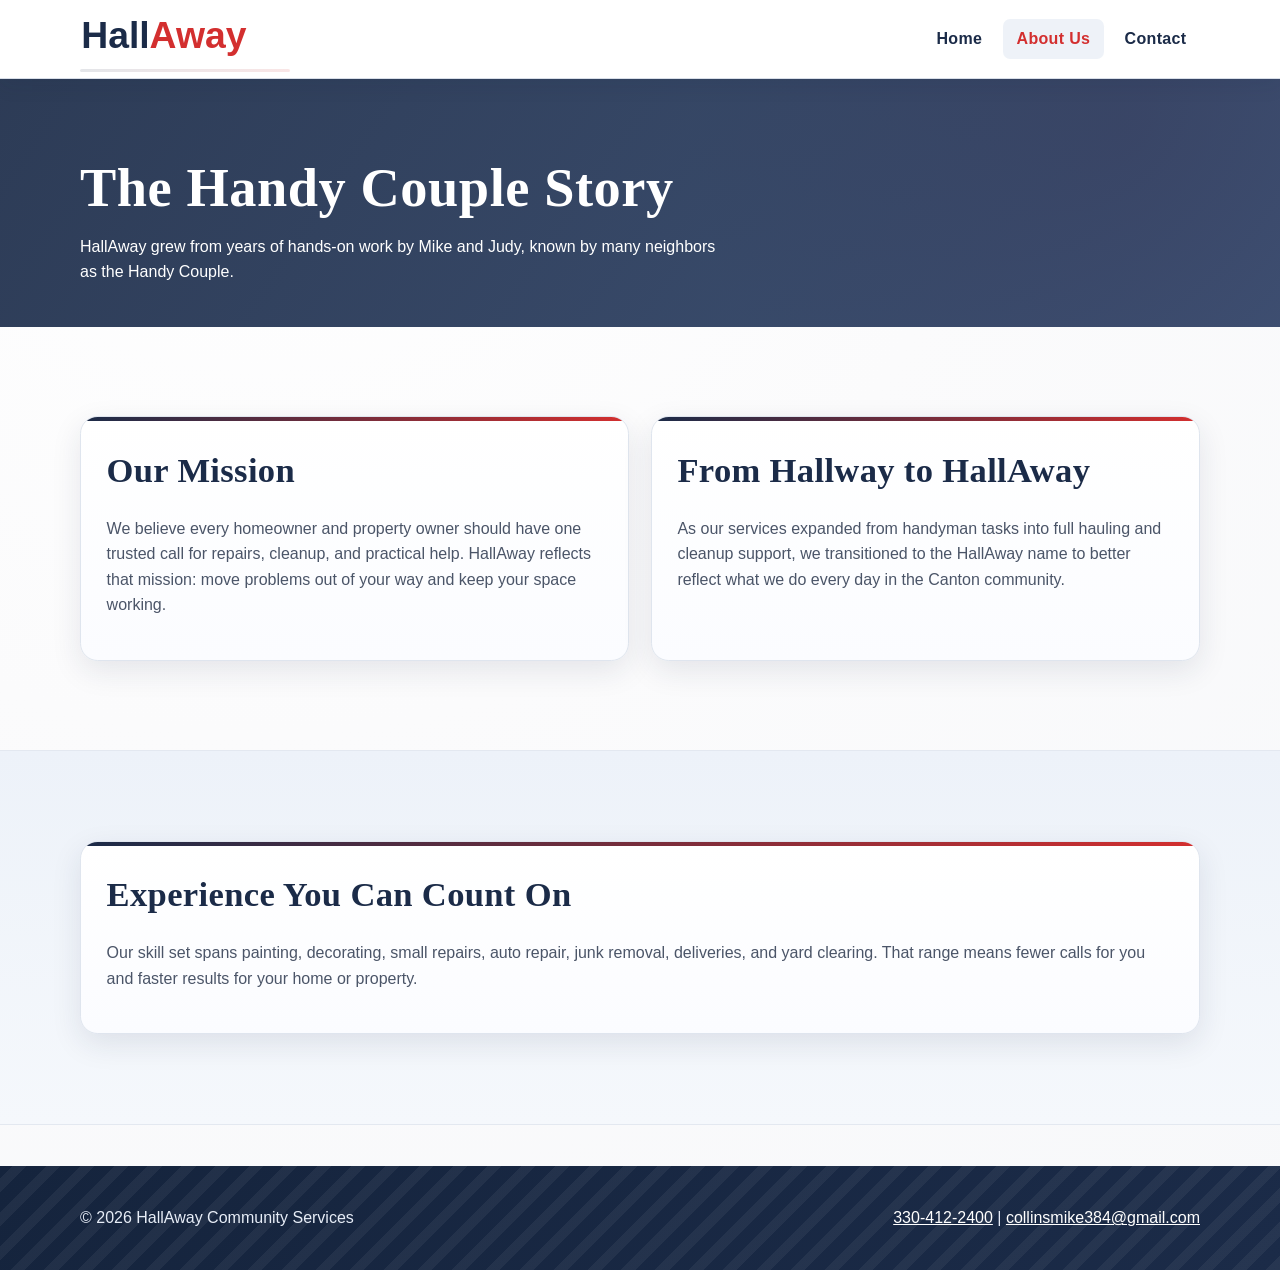
==== about.html @ 039ab0b9 "init commit" ====
﻿<!doctype html>
<html lang="en">
<head>
  <meta charset="utf-8">
  <meta name="viewport" content="width=device-width, initial-scale=1">
  <title>About HallAway | Serving Canton, Ohio</title>
  <meta name="description" content="Learn the HallAway story of Mike and Judy, their community mission, and trusted handyman and hauling services in Canton, Ohio.">
  <meta name="keywords" content="Handyman services Canton Ohio, Junk Removal Canton OH, HallAway, Mike and Judy">
  <link rel="stylesheet" href="css/styles.css">
</head>
<body class="about-page">
  <header class="site-header">
    <div class="container nav-wrap">
      <a class="brand" href="index.html" aria-label="HallAway home">
        <img src="img/hallaway-logo.svg" alt="HallAway logo">
      </a>
      <button class="nav-toggle" aria-expanded="false" aria-controls="site-nav">Menu</button>
      <nav id="site-nav" class="site-nav" aria-label="Main navigation">
        <a href="index.html">Home</a>
        <a class="active" href="about.html">About Us</a>
        <a href="contact.html">Contact</a>
      </nav>
    </div>
  </header>

  <main>
    <section class="page-hero">
      <div class="container">
        <h1>The Handy Couple Story</h1>
        <p>HallAway grew from years of hands-on work by Mike and Judy, known by many neighbors as the Handy Couple.</p>
      </div>
    </section>

    <section class="content-section">
      <div class="container split">
        <article class="content-card">
          <h2>Our Mission</h2>
          <p>We believe every homeowner and property owner should have one trusted call for repairs, cleanup, and practical help. HallAway reflects that mission: move problems out of your way and keep your space working.</p>
        </article>
        <article class="content-card">
          <h2>From Hallway to HallAway</h2>
          <p>As our services expanded from handyman tasks into full hauling and cleanup support, we transitioned to the HallAway name to better reflect what we do every day in the Canton community.</p>
        </article>
      </div>
    </section>

    <section class="content-section alt">
      <div class="container">
        <article class="content-card">
          <h2>Experience You Can Count On</h2>
          <p>Our skill set spans painting, decorating, small repairs, auto repair, junk removal, deliveries, and yard clearing. That range means fewer calls for you and faster results for your home or property.</p>
        </article>
      </div>
    </section>
  </main>

  <footer class="site-footer">
    <div class="container footer-grid">
      <p>&copy; 2026 HallAway Community Services</p>
      <p><a href="tel:+13304122400">330-412-2400</a> | <a href="mailto:collinsmike384@gmail.com">collinsmike384@gmail.com</a></p>
    </div>
  </footer>

  <script src="js/main.js"></script>
</body>
</html>
---- css/styles.css ----
﻿:root {
  --primary-blue: #1b2b48;
  --primary-blue-2: #243a61;
  --accent-red: #d32f2f;
  --accent-red-deep: #b32121;
  --pure-white: #ffffff;
  --light-gray: #f4f4f4;
  --light-gray-2: #ebedf1;
  --text-dark: #333333;
  --text-mid: #4b5568;
  --gold-tint: #e6d4a6;
  --max-width: 1120px;
  --radius-sm: 0.45rem;
  --radius-md: 0.8rem;
  --radius-lg: 1.1rem;
  --shadow-soft: 0 10px 30px rgba(27, 43, 72, 0.1);
  --shadow-card: 0 14px 36px rgba(27, 43, 72, 0.12);
}

* {
  box-sizing: border-box;
}

html {
  scroll-behavior: smooth;
}

body {
  margin: 0;
  color: var(--text-dark);
  background: radial-gradient(circle at 20% 0%, #ffffff 0%, #fbfbfc 45%, #f7f8fa 100%);
  font-family: "Segoe UI", "Franklin Gothic Medium", "Arial Narrow", Arial, sans-serif;
  line-height: 1.6;
  font-size: 16px;
}

a {
  color: var(--primary-blue);
}

p {
  color: var(--text-mid);
}

h1,
h2,
h3 {
  margin-top: 0;
  color: var(--primary-blue);
  font-family: Georgia, "Times New Roman", serif;
  letter-spacing: 0.01em;
}

h1 {
  font-size: clamp(2rem, 4.4vw, 3.4rem);
}

h2 {
  font-size: clamp(1.45rem, 2.7vw, 2.2rem);
}

h3 {
  font-size: clamp(1.15rem, 2vw, 1.45rem);
}

img {
  max-width: 100%;
  display: block;
}

.container {
  width: min(100% - 2rem, var(--max-width));
  margin-inline: auto;
}

.site-header {
  position: sticky;
  top: 0;
  z-index: 25;
  backdrop-filter: blur(8px);
  background: rgba(255, 255, 255, 0.95);
  border-bottom: 1px solid #d8dee8;
  box-shadow: 0 6px 20px rgba(16, 33, 58, 0.08);
}

.nav-wrap {
  display: flex;
  align-items: center;
  justify-content: space-between;
  min-height: 78px;
  gap: 1rem;
}

.brand {
  position: relative;
}

.brand::after {
  content: "";
  position: absolute;
  left: 0;
  right: 0;
  bottom: -10px;
  height: 3px;
  border-radius: 999px;
  background: linear-gradient(90deg, var(--primary-blue), var(--accent-red));
  opacity: 0.12;
}

.brand img {
  width: 210px;
  height: auto;
}

.nav-toggle {
  border: 1px solid var(--primary-blue);
  color: var(--primary-blue);
  background: var(--pure-white);
  padding: 0.5rem 0.85rem;
  border-radius: var(--radius-sm);
  font-weight: 700;
  letter-spacing: 0.02em;
  transition: all 0.2s ease;
}

.nav-toggle:hover {
  background: #f8fafc;
  border-color: var(--accent-red);
  color: var(--accent-red);
}

.site-nav {
  position: absolute;
  top: 78px;
  left: 0;
  right: 0;
  background: var(--pure-white);
  border-bottom: 1px solid #dce2eb;
  display: none;
  flex-direction: column;
}

.site-nav a {
  padding: 0.9rem 1rem;
  text-decoration: none;
  font-weight: 700;
  letter-spacing: 0.02em;
  border-top: 1px solid #eef1f5;
  transition: color 0.2s ease, background 0.2s ease;
}

.site-nav a.active,
.site-nav a:hover {
  color: var(--accent-red);
  background: #fbfcff;
}

.site-nav.open {
  display: flex;
}

.hero {
  position: relative;
  overflow: hidden;
  color: var(--pure-white);
  padding: clamp(4.7rem, 10vw, 7.2rem) 0;
  background:
    linear-gradient(125deg, rgba(27, 43, 72, 0.95), rgba(36, 58, 97, 0.95)),
    repeating-linear-gradient(
      -45deg,
      rgba(230, 212, 166, 0.08) 0,
      rgba(230, 212, 166, 0.08) 8px,
      rgba(255, 255, 255, 0) 8px,
      rgba(255, 255, 255, 0) 18px
    );
}

.hero::before,
.hero::after {
  content: "";
  position: absolute;
  border-radius: 999px;
  pointer-events: none;
}

.hero::before {
  width: 320px;
  height: 320px;
  right: -120px;
  top: -120px;
  background: radial-gradient(circle, rgba(211, 47, 47, 0.3) 0%, rgba(211, 47, 47, 0) 72%);
}

.hero::after {
  width: 300px;
  height: 300px;
  left: -120px;
  bottom: -150px;
  background: radial-gradient(circle, rgba(230, 212, 166, 0.3) 0%, rgba(230, 212, 166, 0) 72%);
}

.hero h1,
.page-hero h1 {
  line-height: 1.08;
  margin-bottom: 0.65rem;
}

.hero h1 {
  color: var(--pure-white);
  text-shadow: 0 2px 0 rgba(0, 0, 0, 0.08);
}

.hero-content {
  max-width: 780px;
  position: relative;
  z-index: 1;
}

.hero-content p {
  color: #e8edf6;
  max-width: 62ch;
  margin-bottom: 1.4rem;
}

.eyebrow {
  display: inline-block;
  text-transform: uppercase;
  letter-spacing: 0.1em;
  font-weight: 700;
  font-size: 0.79rem;
  color: #f0dca8;
  padding: 0.28rem 0.55rem;
  border: 1px solid rgba(240, 220, 168, 0.45);
  border-radius: 999px;
  margin-bottom: 1rem;
}

.btn {
  display: inline-block;
  text-decoration: none;
  font-weight: 700;
  border-radius: var(--radius-sm);
  padding: 0.82rem 1.35rem;
  border: none;
  cursor: pointer;
  transition: transform 0.2s ease, box-shadow 0.25s ease, background 0.2s ease;
}

.btn:hover {
  transform: translateY(-2px);
}

.btn-primary {
  background: linear-gradient(180deg, #ffffff, #f0f3f8);
  color: var(--primary-blue);
  box-shadow: 0 6px 14px rgba(15, 26, 48, 0.25);
}

.btn-primary:hover {
  background: #ffffff;
  box-shadow: 0 10px 18px rgba(15, 26, 48, 0.28);
}

.btn-accent {
  background: linear-gradient(180deg, var(--accent-red), var(--accent-red-deep));
  color: var(--pure-white);
  box-shadow: 0 8px 16px rgba(179, 33, 33, 0.35);
}

.btn-accent:hover {
  background: linear-gradient(180deg, #dd3f3f, var(--accent-red));
}

.services,
.content-section,
.trust {
  padding: clamp(3.2rem, 7vw, 5.6rem) 0;
}

.services h2,
.trust h2,
.content-section h2 {
  margin-bottom: 1.1rem;
}

.services {
  position: relative;
}

.services::before {
  content: "";
  position: absolute;
  inset: 0;
  background:
    radial-gradient(circle at 5% 5%, rgba(27, 43, 72, 0.04), transparent 35%),
    radial-gradient(circle at 95% 95%, rgba(211, 47, 47, 0.04), transparent 32%);
  pointer-events: none;
}

.trust {
  background: linear-gradient(180deg, #f2f4f8 0%, #f8f9fb 100%);
  border-top: 1px solid #e5e8ee;
  border-bottom: 1px solid #e5e8ee;
}

.service-grid,
.split,
.contact-layout {
  display: grid;
  gap: 1.2rem;
}

.service-card,
.content-card,
.trust-box {
  border: 1px solid #dfe5ee;
  border-radius: var(--radius-md);
  background: linear-gradient(180deg, #ffffff 0%, #fbfcff 100%);
  padding: clamp(1.25rem, 2vw, 1.65rem);
  box-shadow: var(--shadow-soft);
}

.service-card {
  position: relative;
  overflow: hidden;
}

.service-card::after {
  content: "";
  position: absolute;
  top: 0;
  left: 0;
  width: 100%;
  height: 4px;
  background: linear-gradient(90deg, var(--primary-blue), var(--accent-red));
}

.service-card ul {
  margin: 0.5rem 0 0;
  padding-left: 1.15rem;
  color: var(--text-mid);
}

.service-card li {
  margin-bottom: 0.35rem;
}

.service-title {
  display: flex;
  align-items: center;
  gap: 0.7rem;
}

.service-title img {
  width: 38px;
  height: 38px;
  padding: 0.35rem;
  border-radius: 0.45rem;
  background: linear-gradient(145deg, var(--primary-blue), var(--primary-blue-2));
  box-shadow: 0 8px 14px rgba(20, 35, 62, 0.2);
}

.page-hero {
  padding: clamp(3.8rem, 7vw, 5rem) 0 1.6rem;
  background:
    linear-gradient(180deg, #eef2f8 0%, #ffffff 100%),
    radial-gradient(circle at top right, rgba(211, 47, 47, 0.09), transparent 30%);
}

.page-hero p {
  max-width: 72ch;
}

.alt {
  background: linear-gradient(180deg, #f6f7fa 0%, #f0f2f6 100%);
  border-top: 1px solid #e3e8f0;
  border-bottom: 1px solid #e3e8f0;
}

/* About page color accents */
.about-page .page-hero,
body:has(a.active[href="about.html"]) .page-hero {
  background:
    linear-gradient(125deg, rgba(27, 43, 72, 0.92), rgba(36, 58, 97, 0.88)),
    radial-gradient(circle at 88% 20%, rgba(211, 47, 47, 0.34), rgba(211, 47, 47, 0) 38%);
}

.about-page .page-hero h1,
.about-page .page-hero p,
body:has(a.active[href="about.html"]) .page-hero h1,
body:has(a.active[href="about.html"]) .page-hero p {
  color: #ffffff;
}

.about-page .content-section .content-card,
body:has(a.active[href="about.html"]) .content-section .content-card {
  position: relative;
  overflow: hidden;
  border: 1px solid #dfe5ee;
  background: linear-gradient(180deg, #ffffff 0%, #fbfcff 100%);
}

.about-page .content-section .content-card::after,
body:has(a.active[href="about.html"]) .content-section .content-card::after {
  content: "";
  position: absolute;
  top: 0;
  left: 0;
  width: 100%;
  height: 4px;
  background: linear-gradient(90deg, var(--primary-blue), var(--accent-red));
}

.about-page .content-section.alt,
body:has(a.active[href="about.html"]) .content-section.alt {
  background:
    linear-gradient(180deg, #edf2f9 0%, #f5f8fc 100%);
}

.about-page .content-section.alt .content-card,
body:has(a.active[href="about.html"]) .content-section.alt .content-card {
  background: linear-gradient(180deg, #ffffff 0%, #fbfcff 100%);
}

/* Contact page facelift */
.contact-page .page-hero,
body:has(a.active[href="contact.html"]) .page-hero {
  background:
    linear-gradient(125deg, rgba(27, 43, 72, 0.94), rgba(36, 58, 97, 0.9)),
    radial-gradient(circle at 86% 16%, rgba(211, 47, 47, 0.3), rgba(211, 47, 47, 0) 40%);
}

.contact-page .page-hero h1,
.contact-page .page-hero p,
body:has(a.active[href="contact.html"]) .page-hero h1,
body:has(a.active[href="contact.html"]) .page-hero p {
  color: #ffffff;
}

.contact-page .content-section,
body:has(a.active[href="contact.html"]) .content-section {
  background:
    radial-gradient(circle at 6% 6%, rgba(27, 43, 72, 0.05), transparent 35%),
    radial-gradient(circle at 95% 90%, rgba(211, 47, 47, 0.06), transparent 34%);
}

.contact-page .contact-layout .content-card,
body:has(a.active[href="contact.html"]) .contact-layout .content-card {
  position: relative;
  overflow: hidden;
  border: 1px solid #dfe5ee;
  background: linear-gradient(180deg, #ffffff 0%, #fbfcff 100%);
}

.contact-page .contact-layout .content-card::after,
body:has(a.active[href="contact.html"]) .contact-layout .content-card::after {
  content: "";
  position: absolute;
  top: 0;
  left: 0;
  width: 100%;
  height: 4px;
  background: linear-gradient(90deg, var(--primary-blue), var(--accent-red));
}

.contact-page .contact-form,
body:has(a.active[href="contact.html"]) .contact-form {
  margin-top: 1.1rem;
  padding: 0.95rem;
  border-radius: 0.75rem;
  border: 1px solid #e2e8f1;
  background: linear-gradient(180deg, #fdfefe 0%, #f7f9fc 100%);
}

.contact-page .contact-form .btn-accent,
body:has(a.active[href="contact.html"]) .contact-form .btn-accent {
  margin-top: 0.2rem;
}

.contact-page .map-wrap,
body:has(a.active[href="contact.html"]) .map-wrap {
  box-shadow: 0 14px 30px rgba(27, 43, 72, 0.14);
  border: 1px solid #c6d1e1;
}

.contact-page .content-card p a,
body:has(a.active[href="contact.html"]) .content-card p a {
  font-weight: 700;
  text-decoration-thickness: 2px;
  text-underline-offset: 2px;
}

.contact-form {
  display: grid;
  gap: 0.6rem;
  margin-top: 1rem;
}

label {
  font-weight: 600;
  color: var(--primary-blue);
}

input,
select,
textarea {
  width: 100%;
  border: 1px solid #c7cfdb;
  border-radius: 0.5rem;
  padding: 0.72rem;
  font: inherit;
  background: #fcfdff;
  transition: border-color 0.2s ease, box-shadow 0.2s ease;
}

input:focus,
select:focus,
textarea:focus {
  outline: none;
  border-color: #4568a3;
  box-shadow: 0 0 0 3px rgba(69, 104, 163, 0.18);
}

.map-wrap {
  border: 1px solid #cfd7e4;
  border-radius: var(--radius-md);
  overflow: hidden;
  min-height: 320px;
  box-shadow: var(--shadow-soft);
}

.map-wrap iframe {
  width: 100%;
  min-height: 320px;
  border: 0;
}

.form-note {
  margin: 0.45rem 0 0;
  font-weight: 600;
}

.site-footer {
  position: relative;
  background: linear-gradient(120deg, #15243d, var(--primary-blue));
  color: var(--pure-white);
  padding: 1.45rem 0;
  margin-top: 2.6rem;
}

.site-footer::before {
  content: "";
  position: absolute;
  inset: 0;
  background: repeating-linear-gradient(
    -45deg,
    rgba(255, 255, 255, 0.05) 0,
    rgba(255, 255, 255, 0.05) 10px,
    rgba(255, 255, 255, 0) 10px,
    rgba(255, 255, 255, 0) 24px
  );
  pointer-events: none;
}

.site-footer a {
  color: var(--pure-white);
}

.site-footer p {
  color: #e7edf7;
}

.footer-grid {
  position: relative;
  z-index: 1;
  display: flex;
  flex-direction: column;
  gap: 0.45rem;
}

@media (min-width: 760px) {
  .nav-toggle {
    display: none;
  }

  .site-nav {
    position: static;
    display: flex;
    flex-direction: row;
    border: 0;
    gap: 0.45rem;
    background: transparent;
  }

  .site-nav a {
    border: 0;
    padding: 0.45rem 0.85rem;
    border-radius: var(--radius-sm);
  }

  .site-nav a:hover,
  .site-nav a.active {
    background: #eef2f8;
  }

  .service-grid,
  .split {
    grid-template-columns: repeat(2, minmax(0, 1fr));
    gap: 1.35rem;
  }

  .contact-layout {
    grid-template-columns: 1.2fr 1fr;
    gap: 1.35rem;
  }

  .footer-grid {
    flex-direction: row;
    justify-content: space-between;
    align-items: center;
  }
}

@media (min-width: 1040px) {
  .service-card,
  .content-card,
  .trust-box {
    border-radius: var(--radius-lg);
  }

  .service-card:hover,
  .content-card:hover,
  .trust-box:hover {
    transform: translateY(-3px);
    box-shadow: var(--shadow-card);
    transition: transform 0.25s ease, box-shadow 0.25s ease;
  }
}
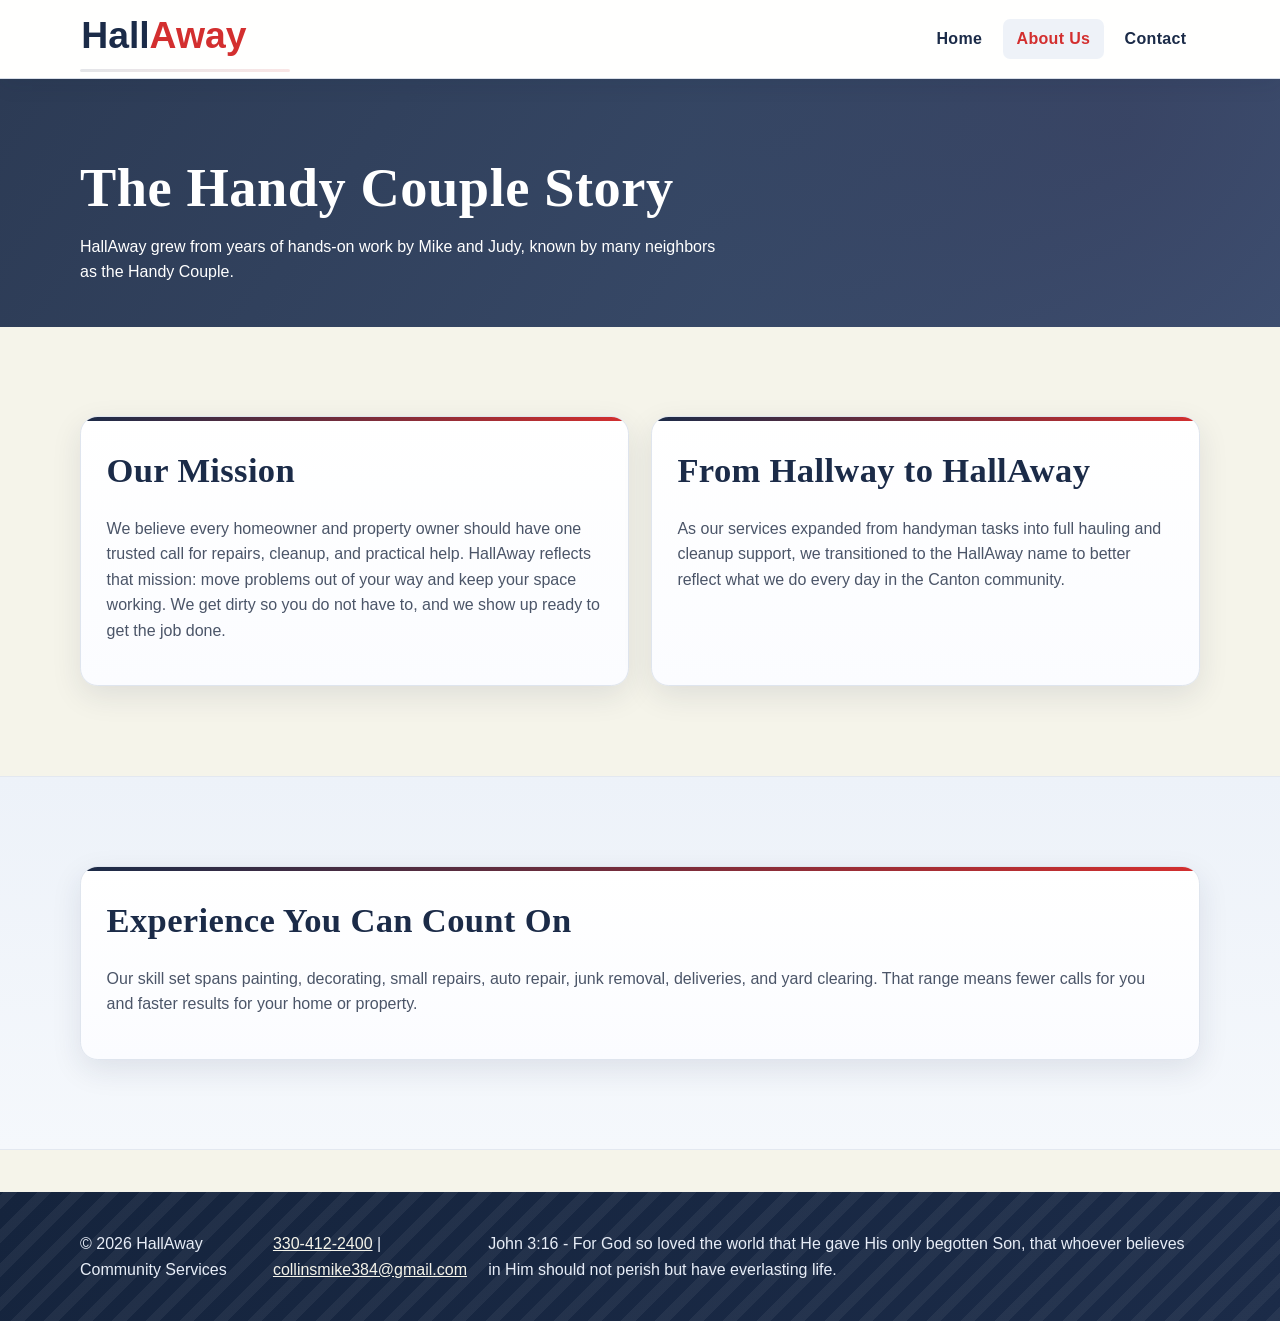
==== commit da7dfbb6: "first draft changes with Mike" ====
--- a/about.html
+++ b/about.html
@@ -35,7 +35,7 @@
       <div class="container split">
         <article class="content-card">
           <h2>Our Mission</h2>
-          <p>We believe every homeowner and property owner should have one trusted call for repairs, cleanup, and practical help. HallAway reflects that mission: move problems out of your way and keep your space working.</p>
+          <p>We believe every homeowner and property owner should have one trusted call for repairs, cleanup, and practical help. HallAway reflects that mission: move problems out of your way and keep your space working. We get dirty so you do not have to, and we show up ready to get the job done.</p>
         </article>
         <article class="content-card">
           <h2>From Hallway to HallAway</h2>
@@ -58,6 +58,7 @@
     <div class="container footer-grid">
       <p>&copy; 2026 HallAway Community Services</p>
       <p><a href="tel:+13304122400">330-412-2400</a> | <a href="mailto:collinsmike384@gmail.com">collinsmike384@gmail.com</a></p>
+      <p>John 3:16 - For God so loved the world that He gave His only begotten Son, that whoever believes in Him should not perish but have everlasting life.</p>
     </div>
   </footer>
 
--- a/css/styles.css
+++ b/css/styles.css
@@ -3,7 +3,7 @@
   --primary-blue-2: #243a61;
   --accent-red: #d32f2f;
   --accent-red-deep: #b32121;
-  --pure-white: #ffffff;
+  --pure-white: #f5f4ea;
   --light-gray: #f4f4f4;
   --light-gray-2: #ebedf1;
   --text-dark: #333333;
@@ -28,7 +28,7 @@
 body {
   margin: 0;
   color: var(--text-dark);
-  background: radial-gradient(circle at 20% 0%, #ffffff 0%, #fbfbfc 45%, #f7f8fa 100%);
+  background: var(--pure-white);
   font-family: "Segoe UI", "Franklin Gothic Medium", "Arial Narrow", Arial, sans-serif;
   line-height: 1.6;
   font-size: 16px;
